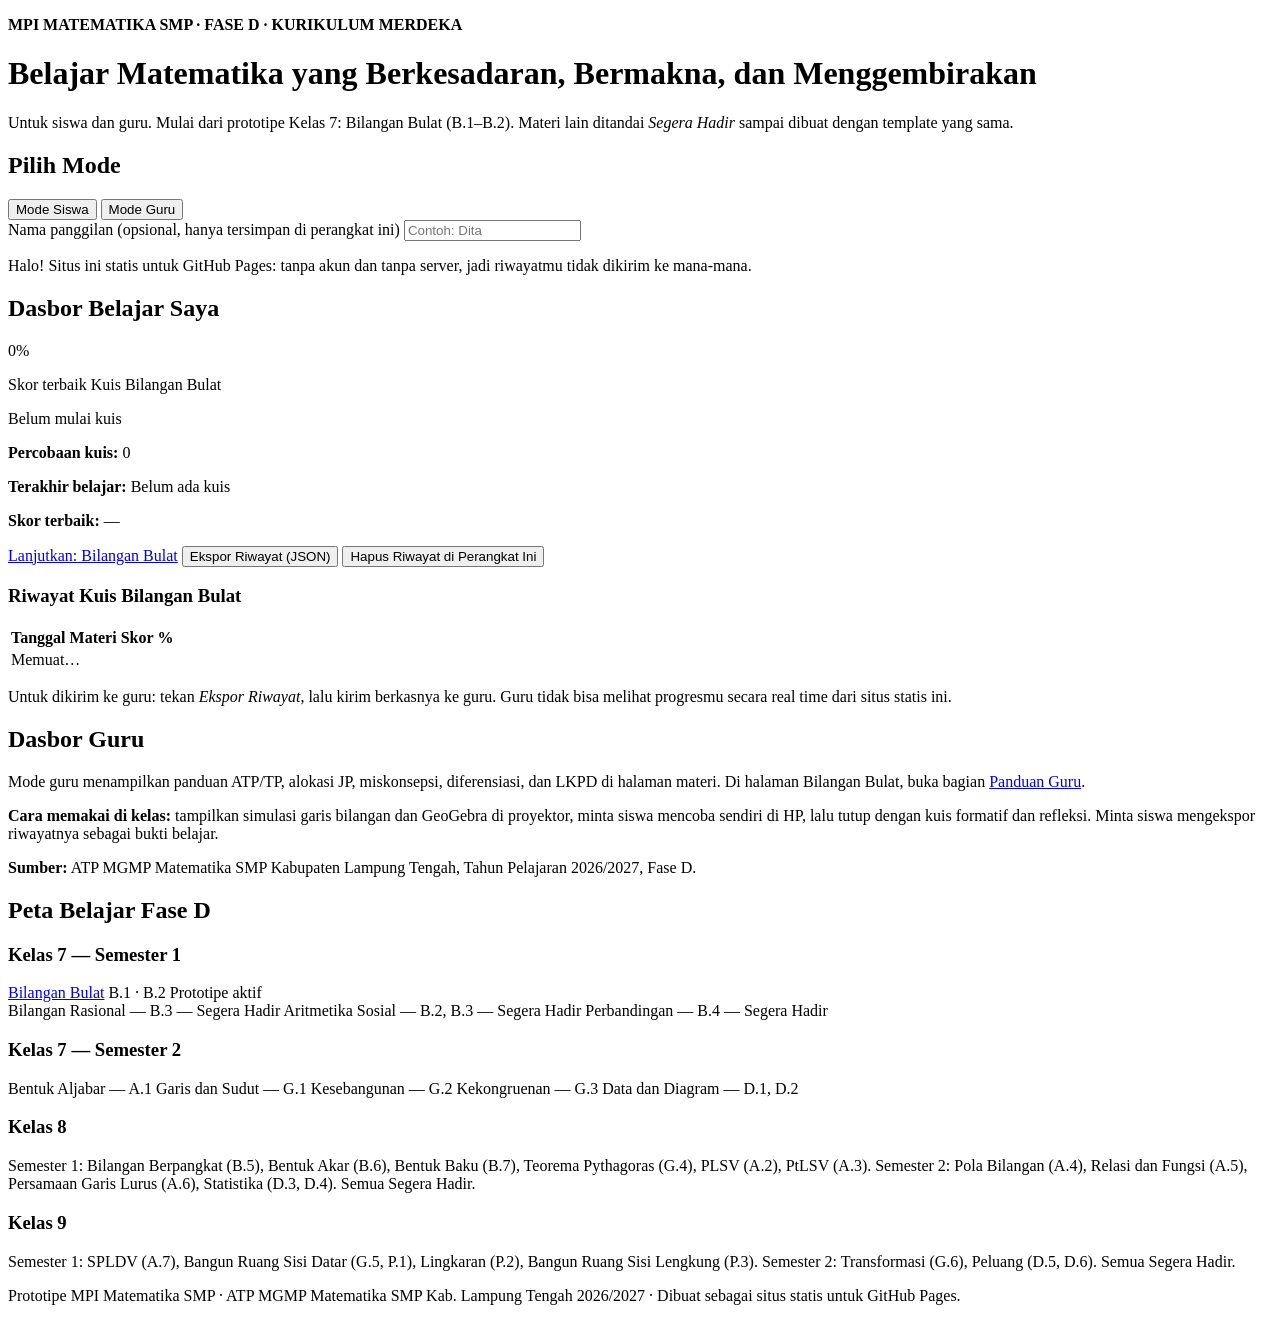
==== index.html @ 0a2b9a7e "Prototipe MPI Bilangan Bulat Kelas 7 (B.1-B.2)" ====
<!DOCTYPE html>
<html lang="id">
<head>
<meta charset="utf-8">
<meta name="viewport" content="width=device-width, initial-scale=1">
<title>MPI Matematika SMP — Fase D | Kurikulum Merdeka</title>
<meta name="description" content="Media Pembelajaran Interaktif Matematika SMP Fase D, Kurikulum Merdeka, pendekatan Pembelajaran Mendalam. Prototipe: Bilangan Bulat Kelas 7.">
<link rel="stylesheet" href="assets/css/style.css">
</head>
<body>
<header class="hero">
  <div class="wrap" style="padding:0">
    <p><strong>MPI MATEMATIKA SMP &middot; FASE D &middot; KURIKULUM MERDEKA</strong></p>
    <h1>Belajar Matematika yang Berkesadaran, Bermakna, dan Menggembirakan</h1>
    <p>Untuk siswa dan guru. Mulai dari prototipe Kelas 7: Bilangan Bulat (B.1&ndash;B.2). Materi lain ditandai <em>Segera Hadir</em> sampai dibuat dengan template yang sama.</p>
  </div>
</header>

<main class="wrap">
  <div class="card">
    <h2>Pilih Mode</h2>
    <div class="row no-print">
      <button class="btn secondary" data-mode-btn="siswa" aria-pressed="true">Mode Siswa</button>
      <button class="btn secondary" data-mode-btn="guru" aria-pressed="false">Mode Guru</button>
    </div>
    <label for="namaInput">Nama panggilan (opsional, hanya tersimpan di perangkat ini)</label>
    <input type="text" id="namaInput" placeholder="Contoh: Dita">
    <p class="muted"><span id="haloText">Halo!</span> Situs ini statis untuk GitHub Pages: tanpa akun dan tanpa server, jadi riwayatmu tidak dikirim ke mana-mana.</p>
  </div>

  <section class="card">
    <h2>Dasbor Belajar Saya</h2>
    <div class="grid two">
      <div><div class="stat" id="dashProgress">0%</div><p class="muted">Skor terbaik Kuis Bilangan Bulat</p><div class="progress"><div id="dashBar" style="width:0%"></div></div><p id="dashStatus">Belum mulai kuis</p></div>
      <div><p><strong>Percobaan kuis:</strong> <span id="dashAttempts">0</span></p><p><strong>Terakhir belajar:</strong> <span id="dashLast">Belum ada kuis</span></p><p><strong>Skor terbaik:</strong> <span id="dashBest">—</span></p></div>
    </div>
    <div class="row no-print">
      <a class="btn" href="bilangan-bulat.html">Lanjutkan: Bilangan Bulat</a>
      <button class="btn secondary exportBtn">Ekspor Riwayat (JSON)</button>
      <button class="btn secondary clearBtn">Hapus Riwayat di Perangkat Ini</button>
    </div>
    <h3>Riwayat Kuis Bilangan Bulat</h3>
    <table><thead><tr><th>Tanggal</th><th>Materi</th><th>Skor</th><th>%</th></tr></thead><tbody id="historyList"><tr><td colspan="4">Memuat…</td></tr></tbody></table>
    <p class="muted">Untuk dikirim ke guru: tekan <em>Ekspor Riwayat</em>, lalu kirim berkasnya ke guru. Guru tidak bisa melihat progresmu secara real time dari situs statis ini.</p>
  </section>

  <section class="card guru-only">
    <h2>Dasbor Guru</h2>
    <p>Mode guru menampilkan panduan ATP/TP, alokasi JP, miskonsepsi, diferensiasi, dan LKPD di halaman materi. Di halaman Bilangan Bulat, buka bagian <a href="bilangan-bulat.html#guru">Panduan Guru</a>.</p>
    <p><strong>Cara memakai di kelas:</strong> tampilkan simulasi garis bilangan dan GeoGebra di proyektor, minta siswa mencoba sendiri di HP, lalu tutup dengan kuis formatif dan refleksi. Minta siswa mengekspor riwayatnya sebagai bukti belajar.</p>
    <p><strong>Sumber:</strong> ATP MGMP Matematika SMP Kabupaten Lampung Tengah, Tahun Pelajaran 2026/2027, Fase D.</p>
  </section>

  <section class="card">
    <h2>Peta Belajar Fase D</h2>
    <h3>Kelas 7 — Semester 1</h3>
    <p><a class="btn small" href="bilangan-bulat.html">Bilangan Bulat</a> <span class="badge">B.1 &middot; B.2</span> <span class="badge">Prototipe aktif</span><br>
    <span class="badge soon">Bilangan Rasional — B.3 — Segera Hadir</span>
    <span class="badge soon">Aritmetika Sosial — B.2, B.3 — Segera Hadir</span>
    <span class="badge soon">Perbandingan — B.4 — Segera Hadir</span></p>
    <h3>Kelas 7 — Semester 2</h3>
    <p><span class="badge soon">Bentuk Aljabar — A.1</span> <span class="badge soon">Garis dan Sudut — G.1</span> <span class="badge soon">Kesebangunan — G.2</span> <span class="badge soon">Kekongruenan — G.3</span> <span class="badge soon">Data dan Diagram — D.1, D.2</span></p>
    <h3>Kelas 8</h3>
    <p class="muted">Semester 1: Bilangan Berpangkat (B.5), Bentuk Akar (B.6), Bentuk Baku (B.7), Teorema Pythagoras (G.4), PLSV (A.2), PtLSV (A.3). Semester 2: Pola Bilangan (A.4), Relasi dan Fungsi (A.5), Persamaan Garis Lurus (A.6), Statistika (D.3, D.4). Semua Segera Hadir.</p>
    <h3>Kelas 9</h3>
    <p class="muted">Semester 1: SPLDV (A.7), Bangun Ruang Sisi Datar (G.5, P.1), Lingkaran (P.2), Bangun Ruang Sisi Lengkung (P.3). Semester 2: Transformasi (G.6), Peluang (D.5, D.6). Semua Segera Hadir.</p>
  </section>
</main>

<footer>
  <p>Prototipe MPI Matematika SMP &middot; ATP MGMP Matematika SMP Kab. Lampung Tengah 2026/2027 &middot; Dibuat sebagai situs statis untuk GitHub Pages.</p>
</footer>
<script src="assets/js/main.js"></script>
</body>
</html>
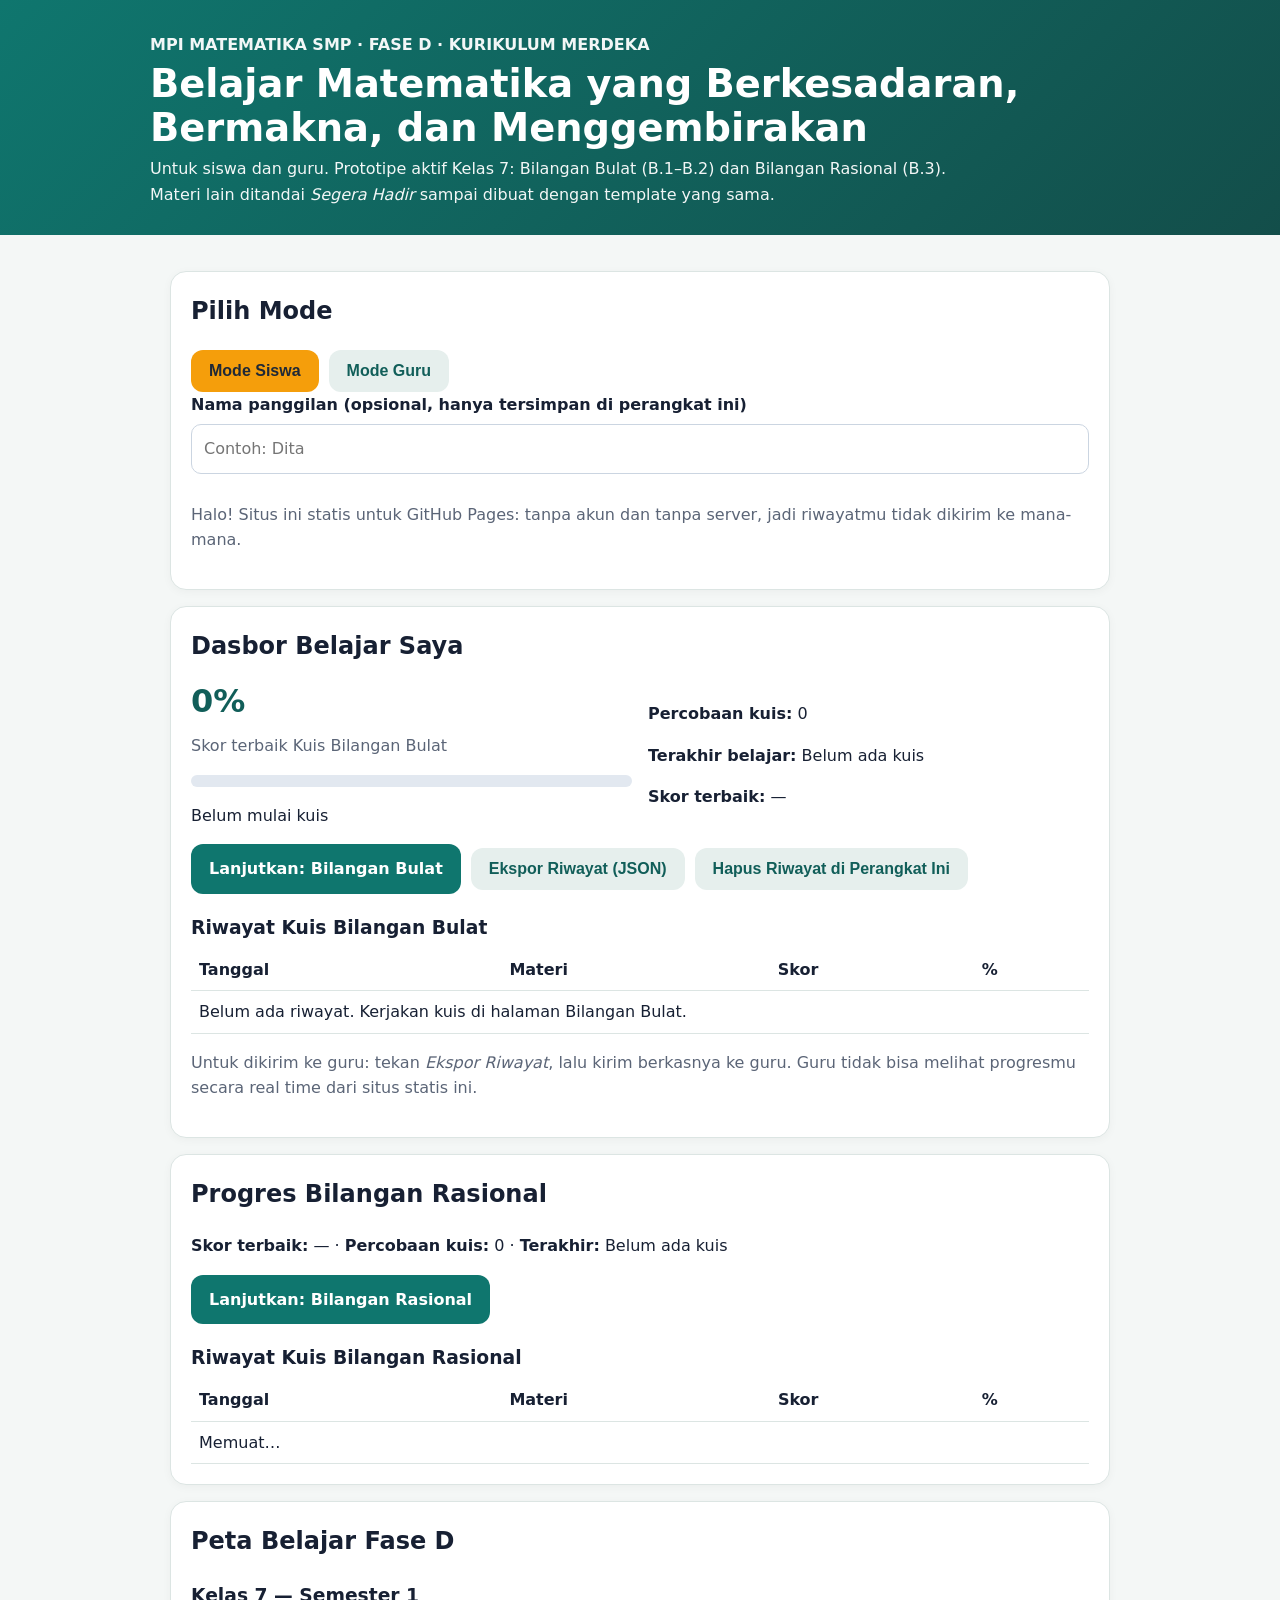
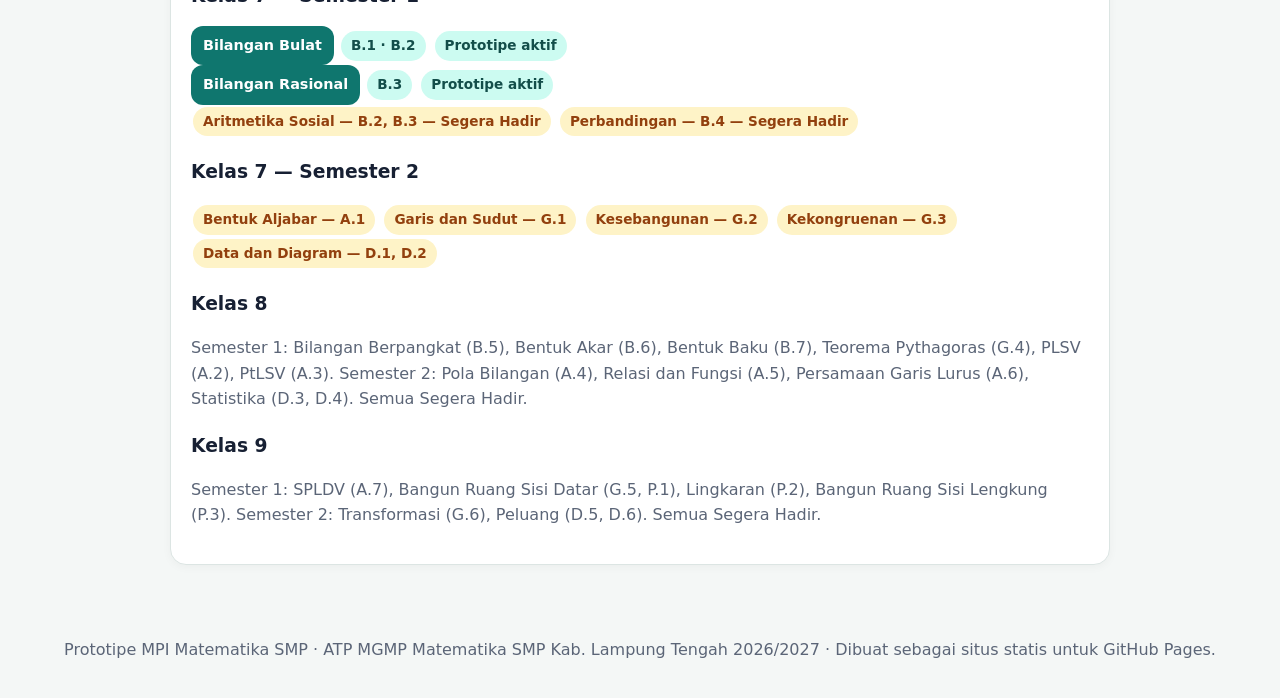
==== commit c66856fe: "Tambah Bilangan Rasional Kelas 7 (B.3)" ====
--- a/index.html
+++ b/index.html
@@ -4,7 +4,7 @@
 <meta charset="utf-8">
 <meta name="viewport" content="width=device-width, initial-scale=1">
 <title>MPI Matematika SMP — Fase D | Kurikulum Merdeka</title>
-<meta name="description" content="Media Pembelajaran Interaktif Matematika SMP Fase D, Kurikulum Merdeka, pendekatan Pembelajaran Mendalam. Prototipe: Bilangan Bulat Kelas 7.">
+<meta name="description" content="Media Pembelajaran Interaktif Matematika SMP Fase D, Kurikulum Merdeka, pendekatan Pembelajaran Mendalam. Prototipe aktif: Bilangan Bulat dan Bilangan Rasional Kelas 7.">
 <link rel="stylesheet" href="assets/css/style.css">
 </head>
 <body>
@@ -12,7 +12,7 @@
   <div class="wrap" style="padding:0">
     <p><strong>MPI MATEMATIKA SMP &middot; FASE D &middot; KURIKULUM MERDEKA</strong></p>
     <h1>Belajar Matematika yang Berkesadaran, Bermakna, dan Menggembirakan</h1>
-    <p>Untuk siswa dan guru. Mulai dari prototipe Kelas 7: Bilangan Bulat (B.1&ndash;B.2). Materi lain ditandai <em>Segera Hadir</em> sampai dibuat dengan template yang sama.</p>
+    <p>Untuk siswa dan guru. Prototipe aktif Kelas 7: Bilangan Bulat (B.1&ndash;B.2) dan Bilangan Rasional (B.3). Materi lain ditandai <em>Segera Hadir</em> sampai dibuat dengan template yang sama.</p>
   </div>
 </header>
 
@@ -44,9 +44,19 @@
     <p class="muted">Untuk dikirim ke guru: tekan <em>Ekspor Riwayat</em>, lalu kirim berkasnya ke guru. Guru tidak bisa melihat progresmu secara real time dari situs statis ini.</p>
   </section>
 
+  <section class="card">
+    <h2>Progres Bilangan Rasional</h2>
+    <p><strong>Skor terbaik:</strong> <span id="dashRasionalBest">—</span> &middot; <strong>Percobaan kuis:</strong> <span id="dashRasionalAttempts">0</span> &middot; <strong>Terakhir:</strong> <span id="dashRasionalLast">Belum ada kuis</span></p>
+    <div class="row no-print">
+      <a class="btn" href="bilangan-rasional.html">Lanjutkan: Bilangan Rasional</a>
+    </div>
+    <h3>Riwayat Kuis Bilangan Rasional</h3>
+    <table><thead><tr><th>Tanggal</th><th>Materi</th><th>Skor</th><th>%</th></tr></thead><tbody id="rasionalHistoryList"><tr><td colspan="4">Memuat…</td></tr></tbody></table>
+  </section>
+
   <section class="card guru-only">
     <h2>Dasbor Guru</h2>
-    <p>Mode guru menampilkan panduan ATP/TP, alokasi JP, miskonsepsi, diferensiasi, dan LKPD di halaman materi. Di halaman Bilangan Bulat, buka bagian <a href="bilangan-bulat.html#guru">Panduan Guru</a>.</p>
+    <p>Mode guru menampilkan panduan ATP/TP, alokasi JP, miskonsepsi, diferensiasi, dan LKPD di halaman materi. Di halaman Bilangan Bulat, buka bagian <a href="bilangan-bulat.html#guru">Panduan Guru</a>; di halaman Bilangan Rasional, buka <a href="bilangan-rasional.html#guru">Panduan Guru</a>.</p>
     <p><strong>Cara memakai di kelas:</strong> tampilkan simulasi garis bilangan dan GeoGebra di proyektor, minta siswa mencoba sendiri di HP, lalu tutup dengan kuis formatif dan refleksi. Minta siswa mengekspor riwayatnya sebagai bukti belajar.</p>
     <p><strong>Sumber:</strong> ATP MGMP Matematika SMP Kabupaten Lampung Tengah, Tahun Pelajaran 2026/2027, Fase D.</p>
   </section>
@@ -55,7 +65,7 @@
     <h2>Peta Belajar Fase D</h2>
     <h3>Kelas 7 — Semester 1</h3>
     <p><a class="btn small" href="bilangan-bulat.html">Bilangan Bulat</a> <span class="badge">B.1 &middot; B.2</span> <span class="badge">Prototipe aktif</span><br>
-    <span class="badge soon">Bilangan Rasional — B.3 — Segera Hadir</span>
+    <a class="btn small" href="bilangan-rasional.html">Bilangan Rasional</a> <span class="badge">B.3</span> <span class="badge">Prototipe aktif</span><br>
     <span class="badge soon">Aritmetika Sosial — B.2, B.3 — Segera Hadir</span>
     <span class="badge soon">Perbandingan — B.4 — Segera Hadir</span></p>
     <h3>Kelas 7 — Semester 2</h3>
--- a/assets/css/style.css
+++ b/assets/css/style.css
@@ -0,0 +1,27 @@
+:root{--teal:#0f766e;--teal-dark:#115e59;--amber:#f59e0b;--ink:#172033;--muted:#5b6577;--bg:#f4f7f6;--card:#fff;--line:#dce5e3;--good:#15803d;--bad:#b91c1c}
+*{box-sizing:border-box}body{margin:0;font-family:system-ui,-apple-system,Segoe UI,Roboto,Arial,sans-serif;color:var(--ink);background:var(--bg);line-height:1.6}
+a{color:var(--teal-dark)}header.hero{background:linear-gradient(135deg,#0f766e,#134e4a);color:#fff;padding:28px 20px 24px}
+header.hero h1{margin:0 0 6px;font-size:clamp(1.6rem,5vw,2.4rem);line-height:1.15}header.hero p{margin:4px 0;opacity:.95;max-width:820px}
+.wrap{max-width:980px;margin:0 auto;padding:20px}nav.top{display:flex;gap:10px;flex-wrap:wrap;margin:16px 0}
+.btn{display:inline-block;border:0;border-radius:12px;padding:12px 18px;font-weight:700;cursor:pointer;text-decoration:none;background:var(--teal);color:#fff;font-size:1rem}
+.btn.secondary{background:#e6efed;color:var(--teal-dark)}.btn.amber{background:var(--amber);color:#1f2937}.btn.small{padding:8px 12px;font-size:.9rem}
+.card{background:var(--card);border:1px solid var(--line);border-radius:16px;padding:20px;margin:16px 0;box-shadow:0 2px 10px rgba(0,0,0,.04)}
+.grid{display:grid;gap:16px}.grid.two{grid-template-columns:repeat(auto-fit,minmax(240px,1fr))}
+.badge{display:inline-block;background:#ccfbf1;color:#134e4a;border-radius:999px;padding:4px 10px;font-weight:700;font-size:.85rem;margin:2px}
+.badge.soon{background:#fef3c7;color:#92400e}.muted{color:var(--muted)}h2{margin-top:0}h3{margin-bottom:6px}
+label{font-weight:700}input[type=text],input[type=number],select,textarea{width:100%;padding:11px 12px;border:1px solid #cbd5e1;border-radius:10px;font:inherit;margin:6px 0 12px}
+textarea{min-height:90px}.row{display:flex;gap:10px;flex-wrap:wrap;align-items:center}
+.stat{font-size:2rem;font-weight:800;color:var(--teal-dark);line-height:1}.progress{height:12px;background:#e2e8f0;border-radius:99px;overflow:hidden}.progress>div{height:100%;background:var(--teal)}
+.numline{position:relative;height:74px;margin:18px 0 8px;border-bottom:3px solid var(--ink)}
+.tick{position:absolute;bottom:0;transform:translateX(-50%);text-align:center;font-size:.8rem}.tick i{display:block;width:2px;height:14px;background:var(--ink);margin:0 auto}
+.marker{position:absolute;bottom:24px;transform:translateX(-50%);font-size:1.8rem;transition:left .5s ease}
+.opt{display:block;width:100%;text-align:left;background:#f8fafc;border:1px solid #cbd5e1;border-radius:10px;padding:11px;margin:7px 0;cursor:pointer;font:inherit}
+.opt:disabled{opacity:.85;cursor:default}.opt.correct{border-color:var(--good);background:#f0fdf4}.opt.wrong{border-color:var(--bad);background:#fef2f2}
+.feedback{border-radius:10px;padding:12px;margin:10px 0}.feedback.good{background:#f0fdf4}.feedback.bad{background:#fef2f2}
+.guru-note{background:#fffbeb;border:1px solid #fde68a;border-radius:12px;padding:14px;margin:12px 0}
+body[data-mode="siswa"] .guru-only{display:none}body[data-mode="guru"] .siswa-only-note{display:none}
+iframe.geogebra{width:100%;height:480px;border:1px solid var(--line);border-radius:12px}
+table{width:100%;border-collapse:collapse}th,td{text-align:left;padding:8px;border-bottom:1px solid var(--line);vertical-align:top}
+footer{padding:20px;color:var(--muted);text-align:center}
+@media(max-width:600px){.wrap{padding:14px}.card{padding:16px}iframe.geogebra{height:380px}}
+@media print{.no-print,nav.top{display:none!important}body{background:#fff}.card{box-shadow:none;border-color:#999}}
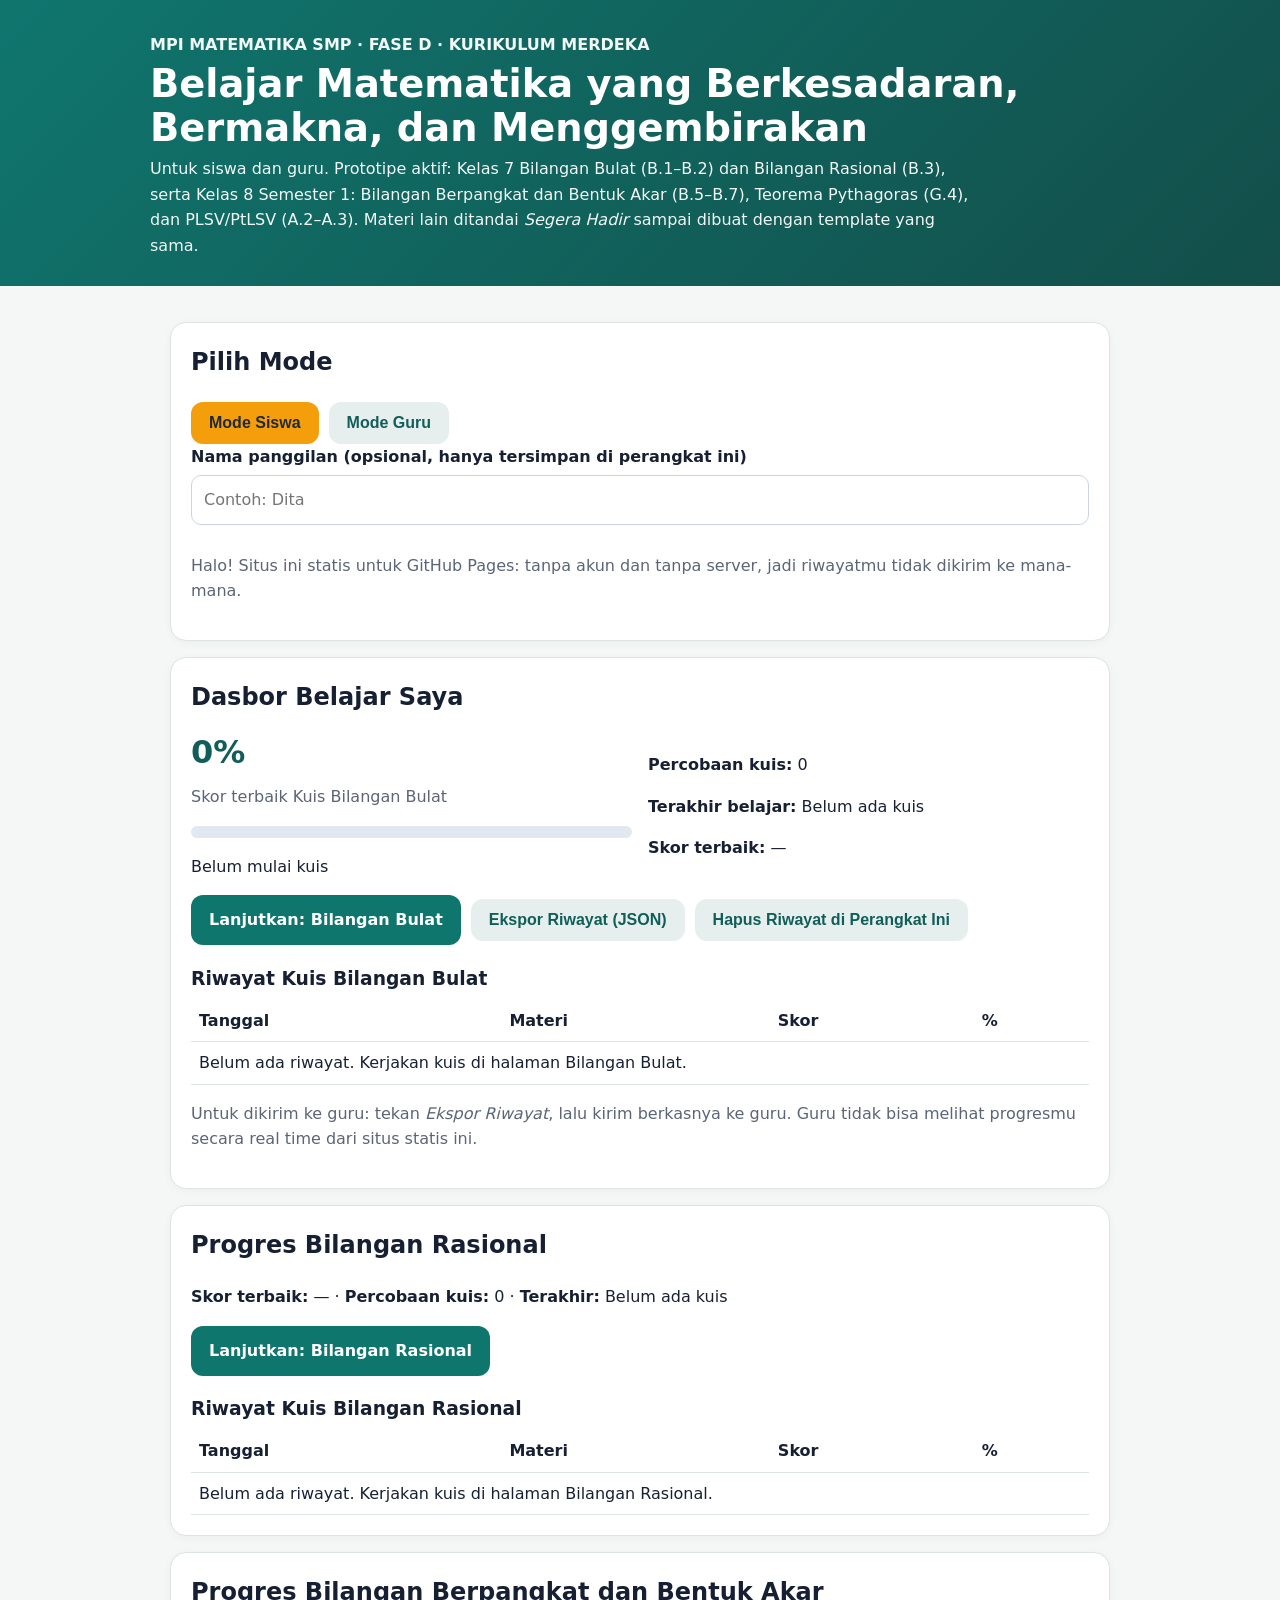
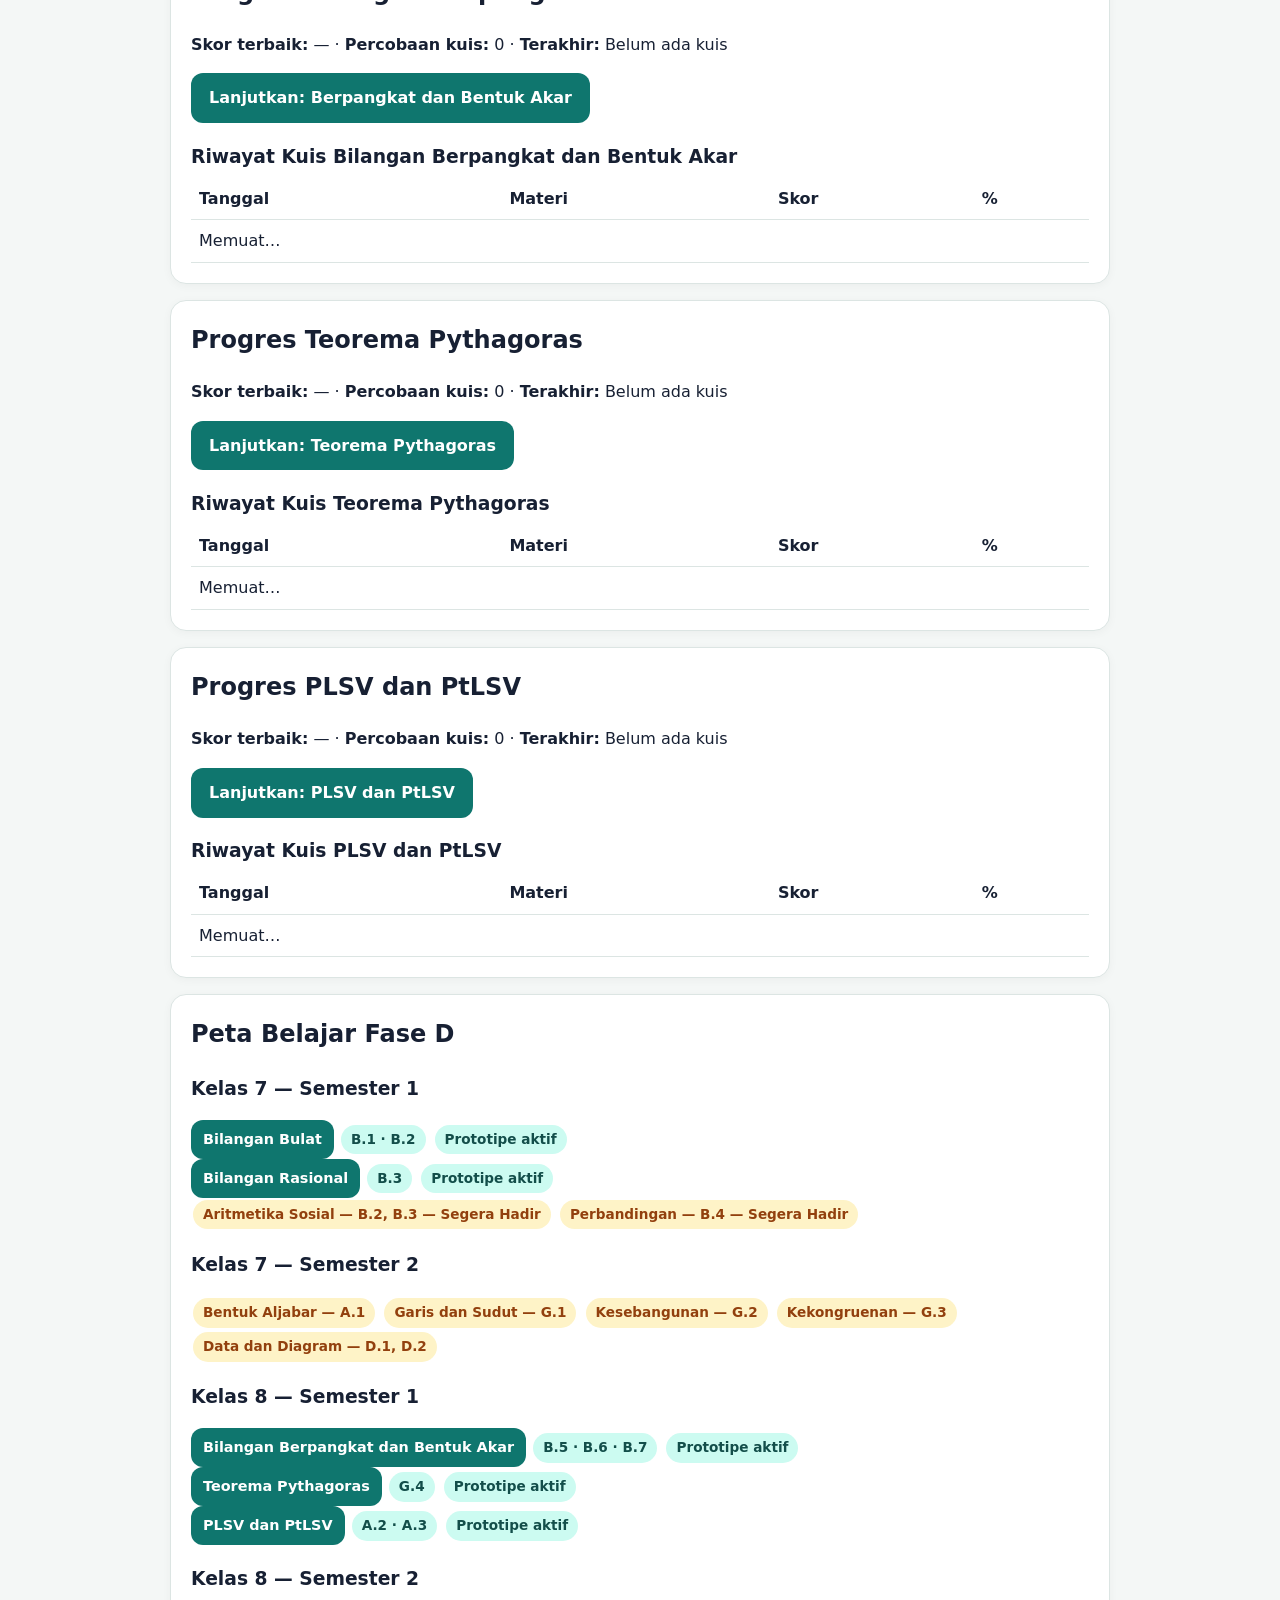
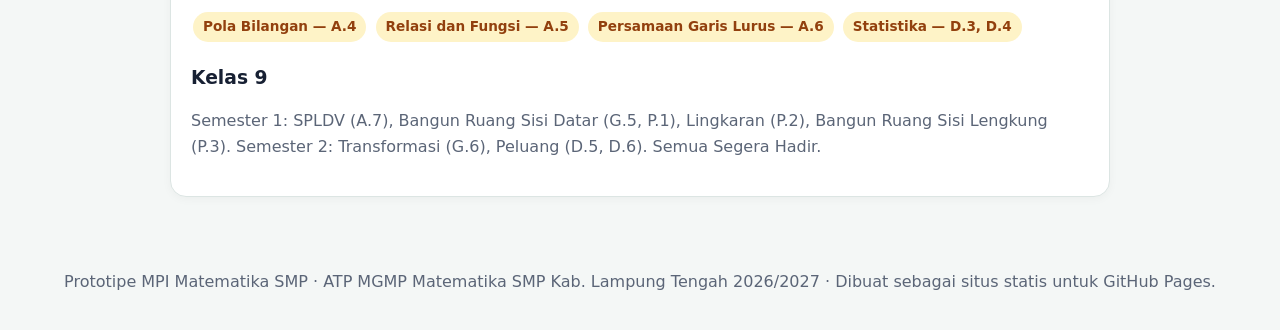
==== commit 9a2a552c: "Tambah Kelas 8 Semester 1: Berpangkat/Akar (B.5-B.7), Pythagoras (G.4), PLSV/PtLSV (A.2-A.3)" ====
--- a/index.html
+++ b/index.html
@@ -4,7 +4,7 @@
 <meta charset="utf-8">
 <meta name="viewport" content="width=device-width, initial-scale=1">
 <title>MPI Matematika SMP — Fase D | Kurikulum Merdeka</title>
-<meta name="description" content="Media Pembelajaran Interaktif Matematika SMP Fase D, Kurikulum Merdeka, pendekatan Pembelajaran Mendalam. Prototipe aktif: Bilangan Bulat dan Bilangan Rasional Kelas 7.">
+<meta name="description" content="Media Pembelajaran Interaktif Matematika SMP Fase D, Kurikulum Merdeka, pendekatan Pembelajaran Mendalam. Prototipe aktif: Bilangan Bulat, Bilangan Rasional, dan Kelas 8 Semester 1.">
 <link rel="stylesheet" href="assets/css/style.css">
 </head>
 <body>
@@ -12,7 +12,7 @@
   <div class="wrap" style="padding:0">
     <p><strong>MPI MATEMATIKA SMP &middot; FASE D &middot; KURIKULUM MERDEKA</strong></p>
     <h1>Belajar Matematika yang Berkesadaran, Bermakna, dan Menggembirakan</h1>
-    <p>Untuk siswa dan guru. Prototipe aktif Kelas 7: Bilangan Bulat (B.1&ndash;B.2) dan Bilangan Rasional (B.3). Materi lain ditandai <em>Segera Hadir</em> sampai dibuat dengan template yang sama.</p>
+    <p>Untuk siswa dan guru. Prototipe aktif: Kelas 7 Bilangan Bulat (B.1&ndash;B.2) dan Bilangan Rasional (B.3), serta Kelas 8 Semester 1: Bilangan Berpangkat dan Bentuk Akar (B.5&ndash;B.7), Teorema Pythagoras (G.4), dan PLSV/PtLSV (A.2&ndash;A.3). Materi lain ditandai <em>Segera Hadir</em> sampai dibuat dengan template yang sama.</p>
   </div>
 </header>
 
@@ -54,9 +54,39 @@
     <table><thead><tr><th>Tanggal</th><th>Materi</th><th>Skor</th><th>%</th></tr></thead><tbody id="rasionalHistoryList"><tr><td colspan="4">Memuat…</td></tr></tbody></table>
   </section>
 
+  <section class="card">
+    <h2>Progres Bilangan Berpangkat dan Bentuk Akar</h2>
+    <p><strong>Skor terbaik:</strong> <span id="dashBerpangkatBest">—</span> &middot; <strong>Percobaan kuis:</strong> <span id="dashBerpangkatAttempts">0</span> &middot; <strong>Terakhir:</strong> <span id="dashBerpangkatLast">Belum ada kuis</span></p>
+    <div class="row no-print">
+      <a class="btn" href="bilangan-berpangkat-akar.html">Lanjutkan: Berpangkat dan Bentuk Akar</a>
+    </div>
+    <h3>Riwayat Kuis Bilangan Berpangkat dan Bentuk Akar</h3>
+    <table><thead><tr><th>Tanggal</th><th>Materi</th><th>Skor</th><th>%</th></tr></thead><tbody id="berpangkatHistoryList"><tr><td colspan="4">Memuat…</td></tr></tbody></table>
+  </section>
+
+  <section class="card">
+    <h2>Progres Teorema Pythagoras</h2>
+    <p><strong>Skor terbaik:</strong> <span id="dashPythagorasBest">—</span> &middot; <strong>Percobaan kuis:</strong> <span id="dashPythagorasAttempts">0</span> &middot; <strong>Terakhir:</strong> <span id="dashPythagorasLast">Belum ada kuis</span></p>
+    <div class="row no-print">
+      <a class="btn" href="pythagoras.html">Lanjutkan: Teorema Pythagoras</a>
+    </div>
+    <h3>Riwayat Kuis Teorema Pythagoras</h3>
+    <table><thead><tr><th>Tanggal</th><th>Materi</th><th>Skor</th><th>%</th></tr></thead><tbody id="pythagorasHistoryList"><tr><td colspan="4">Memuat…</td></tr></tbody></table>
+  </section>
+
+  <section class="card">
+    <h2>Progres PLSV dan PtLSV</h2>
+    <p><strong>Skor terbaik:</strong> <span id="dashPlsvBest">—</span> &middot; <strong>Percobaan kuis:</strong> <span id="dashPlsvAttempts">0</span> &middot; <strong>Terakhir:</strong> <span id="dashPlsvLast">Belum ada kuis</span></p>
+    <div class="row no-print">
+      <a class="btn" href="plsv-ptlsv.html">Lanjutkan: PLSV dan PtLSV</a>
+    </div>
+    <h3>Riwayat Kuis PLSV dan PtLSV</h3>
+    <table><thead><tr><th>Tanggal</th><th>Materi</th><th>Skor</th><th>%</th></tr></thead><tbody id="plsvHistoryList"><tr><td colspan="4">Memuat…</td></tr></tbody></table>
+  </section>
+
   <section class="card guru-only">
     <h2>Dasbor Guru</h2>
-    <p>Mode guru menampilkan panduan ATP/TP, alokasi JP, miskonsepsi, diferensiasi, dan LKPD di halaman materi. Di halaman Bilangan Bulat, buka bagian <a href="bilangan-bulat.html#guru">Panduan Guru</a>; di halaman Bilangan Rasional, buka <a href="bilangan-rasional.html#guru">Panduan Guru</a>.</p>
+    <p>Mode guru menampilkan panduan ATP/TP, alokasi JP, miskonsepsi, diferensiasi, dan LKPD di halaman materi. Di halaman Bilangan Bulat, buka bagian <a href="bilangan-bulat.html#guru">Panduan Guru</a>; di halaman Bilangan Rasional, buka <a href="bilangan-rasional.html#guru">Panduan Guru</a>; di Kelas 8 Semester 1, buka <a href="bilangan-berpangkat-akar.html#guru">Berpangkat dan Bentuk Akar</a>, <a href="pythagoras.html#guru">Pythagoras</a>, dan <a href="plsv-ptlsv.html#guru">PLSV/PtLSV</a>.</p>
     <p><strong>Cara memakai di kelas:</strong> tampilkan simulasi garis bilangan dan GeoGebra di proyektor, minta siswa mencoba sendiri di HP, lalu tutup dengan kuis formatif dan refleksi. Minta siswa mengekspor riwayatnya sebagai bukti belajar.</p>
     <p><strong>Sumber:</strong> ATP MGMP Matematika SMP Kabupaten Lampung Tengah, Tahun Pelajaran 2026/2027, Fase D.</p>
   </section>
@@ -70,8 +100,12 @@
     <span class="badge soon">Perbandingan — B.4 — Segera Hadir</span></p>
     <h3>Kelas 7 — Semester 2</h3>
     <p><span class="badge soon">Bentuk Aljabar — A.1</span> <span class="badge soon">Garis dan Sudut — G.1</span> <span class="badge soon">Kesebangunan — G.2</span> <span class="badge soon">Kekongruenan — G.3</span> <span class="badge soon">Data dan Diagram — D.1, D.2</span></p>
-    <h3>Kelas 8</h3>
-    <p class="muted">Semester 1: Bilangan Berpangkat (B.5), Bentuk Akar (B.6), Bentuk Baku (B.7), Teorema Pythagoras (G.4), PLSV (A.2), PtLSV (A.3). Semester 2: Pola Bilangan (A.4), Relasi dan Fungsi (A.5), Persamaan Garis Lurus (A.6), Statistika (D.3, D.4). Semua Segera Hadir.</p>
+    <h3>Kelas 8 — Semester 1</h3>
+    <p><a class="btn small" href="bilangan-berpangkat-akar.html">Bilangan Berpangkat dan Bentuk Akar</a> <span class="badge">B.5 &middot; B.6 &middot; B.7</span> <span class="badge">Prototipe aktif</span><br>
+    <a class="btn small" href="pythagoras.html">Teorema Pythagoras</a> <span class="badge">G.4</span> <span class="badge">Prototipe aktif</span><br>
+    <a class="btn small" href="plsv-ptlsv.html">PLSV dan PtLSV</a> <span class="badge">A.2 &middot; A.3</span> <span class="badge">Prototipe aktif</span></p>
+    <h3>Kelas 8 — Semester 2</h3>
+    <p><span class="badge soon">Pola Bilangan — A.4</span> <span class="badge soon">Relasi dan Fungsi — A.5</span> <span class="badge soon">Persamaan Garis Lurus — A.6</span> <span class="badge soon">Statistika — D.3, D.4</span></p>
     <h3>Kelas 9</h3>
     <p class="muted">Semester 1: SPLDV (A.7), Bangun Ruang Sisi Datar (G.5, P.1), Lingkaran (P.2), Bangun Ruang Sisi Lengkung (P.3). Semester 2: Transformasi (G.6), Peluang (D.5, D.6). Semua Segera Hadir.</p>
   </section>
